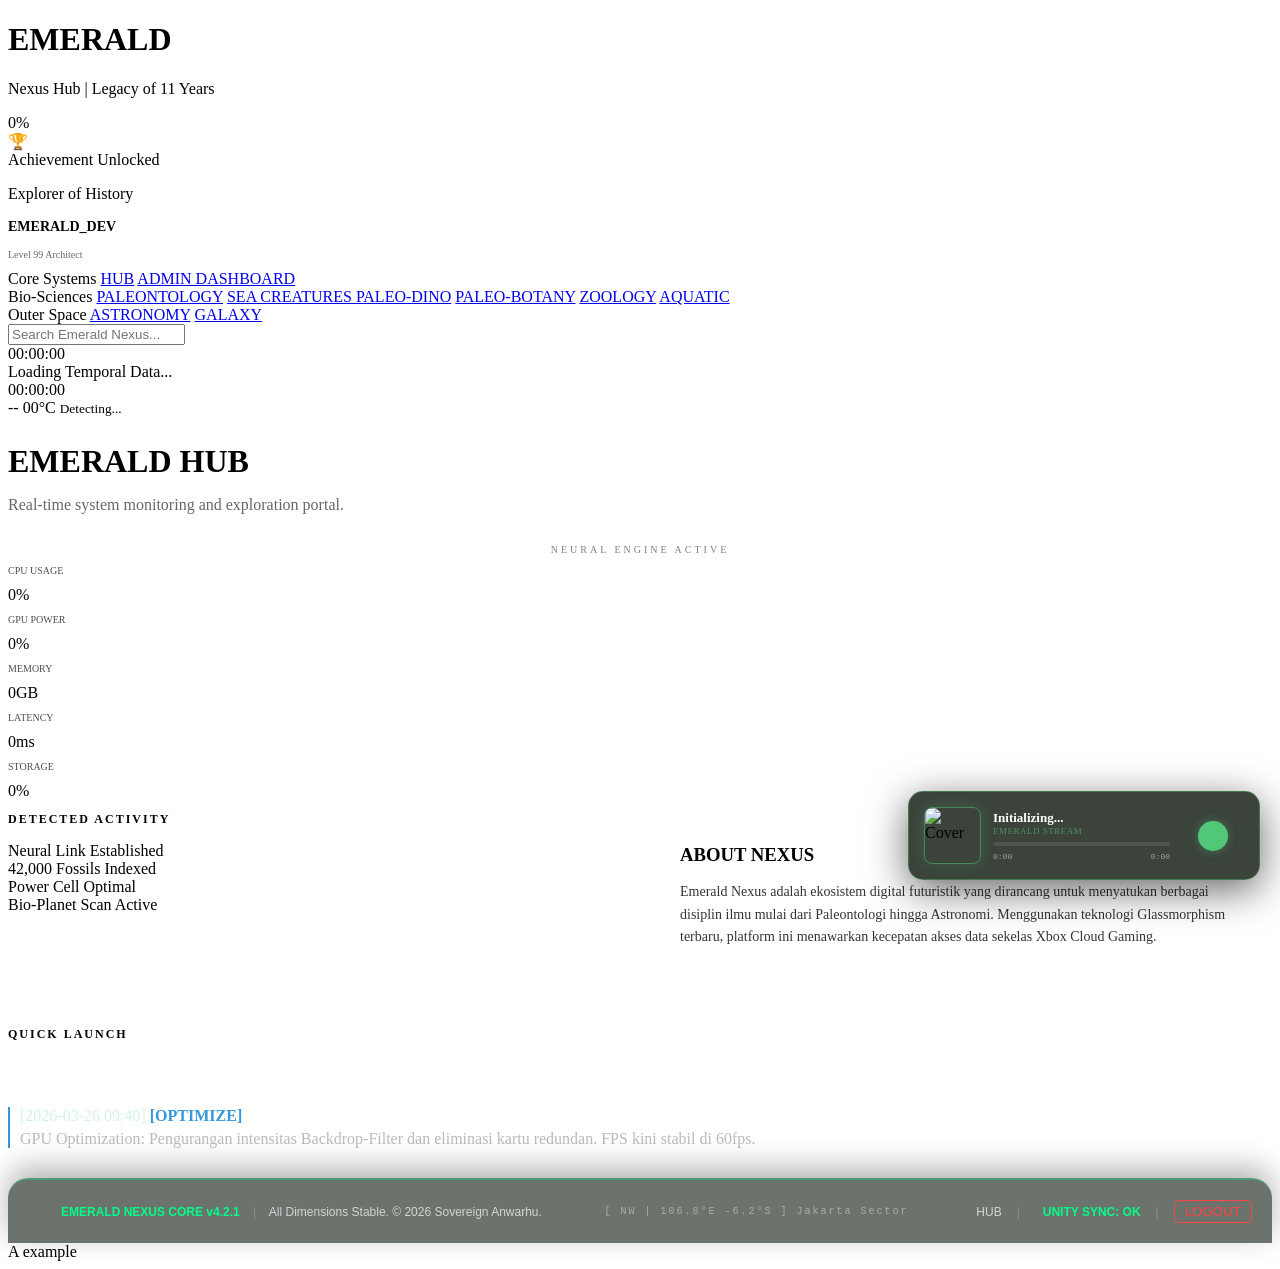
==== index.html @ db458a30 "Add files via upload" ====
<!DOCTYPE html>
<html lang="id">
<head>
    <meta charset="UTF-8">
    <meta name="viewport" content="width=device-width, initial-scale=1.0">
    <title>Emerald Nexus | Windows 11 Xbox Edition</title>
    <link rel="icon" type="image/svg+xml" href="assets/icon/favicon.svg">
    <link rel="mask-icon" href="assets/icon/favicon.svg" color="#00ff88">
    <link rel="stylesheet" type="text/css" href="css/style.css">
    <script src="https://cdn.jsdelivr.net/npm/chart.js"></script>
    <script src="https://unpkg.com/lucide@latest"></script>
</head>
<body>
<div id="welcomeScreen" class="welcome-overlay">
    <div class="welcome-logo">
        <h1>EMERALD</h1>
        <p class="legacy-text">Nexus Hub | Legacy of 11 Years</p>

        <div class="loader-content">
            <div class="progress-container">
                <div id="progress-bar"></div>
            </div>
            
            <div id="loading-text">0%</div>
        </div>
    </div>
</div>

<audio id="ambientEntrance" src="https://www.myinstants.com/media/sounds/portal_ambient.mp3"></audio>

    <canvas id="stormCanvas" style="position: fixed; top: 0; left: 0; pointer-events: none; z-index: -1;"></canvas>

<div id="nexusAchievement" class="achievement-notif">
    <div class="achievement-icon">🏆</div>
    <div class="achievement-text">
        <span>Achievement Unlocked</span>
        <p id="achievementTitle">Explorer of History</p>
    </div>
</div>

<audio id="sfxExperience" src="https://www.myinstants.com/media/sounds/minecraft_xp_sound_effect.mp3"></audio>

    <aside>
        <div class="user-profile">
            <i data-lucide="shield"></i>
            <div>
                <p style="font-size: 14px; font-weight: bold;">EMERALD_DEV</p>
                <p style="font-size: 10px; opacity: 0.6;">Level 99 Architect</p>
            </div>
        </div>

        <nav>
    <div class="nav-group">
        <span class="nav-label">Core Systems</span>
        <a href="index.html" class="nav-item"><i data-lucide="layout-grid"></i> HUB</a>
        <a href="admin.html" class="nav-item"><i data-lucide="settings"></i> ADMIN DASHBOARD</a>
    </div>

    <div class="nav-group">
        <span class="nav-label">Bio-Sciences</span>
        <a href="paleontology.html" class="nav-item"><i data-lucide="skull"></i> PALEONTOLOGY</a>
        <a href="sea.html" class="nav-item">
            <i data-lucide="fish"></i>
            <span>SEA CREATURES</span>
        </a>
        <a href="paleo-dino.html" class="nav-item"><i data-lucide="bone"></i><span>PALEO-DINO</span></a>
        <a href="botany.html" class="nav-item"><i data-lucide="leaf"></i>PALEO-BOTANY</a>
        <a href="zoo.html" class="nav-item"><i data-lucide="paw-print"></i> ZOOLOGY</a>
        <a href="aqua.html" class="nav-item"><i data-lucide="waves"></i> AQUATIC</a>
    </div>

    <div class="nav-group">
        <span class="nav-label">Outer Space</span>
        <a href="astro.html" class="nav-item"><i data-lucide="orbit"></i> ASTRONOMY</a>
        <a href="galaxy.html" class="nav-item"><i data-lucide="milky-way"></i> GALAXY</a>
    </div>
</nav>
    </aside>

    <main>
        <div class="search-container">
            <input type="text" class="search-bar" id="searchInput" placeholder="Search Emerald Nexus..." onkeyup="handleSearch()">
            <div class="suggestion-box" id="suggestBox"></div>
        </div>

        <div class="temporal-widget">
    <div id="live-clock">00:00:00</div>
    <div id="live-date">Loading Temporal Data...</div>
</div>

<div class="status-bar">
    <div id="clock" class="digital-clock">00:00:00</div>
    <div id="weather-hub" class="weather-container">
        <span id="weather-icon">--</span>
        <span id="temp-value">00</span>°C
        <small id="location-name">Detecting...</small>
    </div>
</div>

<div id="scannerLine" class="scanner-line"></div>

<div id="notification-area" style="position: fixed; bottom: 220px; right: 30px; z-index: 1000; display: flex; flex-direction: column; gap: 10px;"></div>

<section id="hub" class="page active">
    <h1 style="font-size: 32px; margin-bottom: 5px; color: var(--emerald);">EMERALD HUB</h1>
    <p style="opacity: 0.6; margin-bottom: 30px;">Real-time system monitoring and exploration portal.</p>

<div class="neural-core">
    <div class="neural-wave"></div>
    <div class="neural-wave" style="animation-delay: 1s;"></div>
    <i data-lucide="brain-circuit" size="48" style="color: var(--emerald); filter: drop-shadow(0 0 15px var(--emerald));"></i>
</div>
<p style="text-align: center; font-size: 10px; letter-spacing: 3px; opacity: 0.5;"> NEURAL ENGINE ACTIVE</p>

            <div class="perf-container">
                <div class="perf-card red">
                    <p style="font-size: 10px; opacity: 0.7;">CPU USAGE</p>
                    <div class="perf-value" id="cpu-v">0%</div>
                    <div class="perf-bar"><div class="fill" id="cpu-b" style="background:#ff4d4d"></div></div>
                </div>
                <div class="perf-card green">
                    <p style="font-size: 10px; opacity: 0.7;">GPU POWER</p>
                    <div class="perf-value" id="gpu-v">0%</div>
                    <div class="perf-bar"><div class="fill" id="gpu-b" style="background:#50C878"></div></div>
                </div>
                <div class="perf-card blue">
                    <p style="font-size: 10px; opacity: 0.7;">MEMORY</p>
                    <div class="perf-value" id="mem-v">0GB</div>
                    <div class="perf-bar"><div class="fill" id="mem-b" style="background:#0088ff"></div></div>
                </div>
                <div class="perf-card yellow">
                    <p style="font-size: 10px; opacity: 0.7;">LATENCY</p>
                    <div class="perf-value" id="lat-v">0ms</div>
                    <div class="perf-bar"><div class="fill" id="lat-b" style="background:#ffcc00"></div></div>
                </div>
                <div class="perf-card purple">
                    <p style="font-size: 10px; opacity: 0.7;">STORAGE</p>
                    <div class="perf-value" id="str-v">0%</div>
                    <div class="perf-bar"><div class="fill" id="str-b" style="background:#a100ff"></div></div>
                </div>
            </div>

            <div style="display: grid; grid-template-columns: repeat(auto-fit, minmax(300px, 1fr)); gap: 30px;">
                <div>
                    <h3 style="font-size: 12px; margin-bottom: 15px; letter-spacing: 2px;">DETECTED ACTIVITY</h3>
                    <div class="detected-card"><i data-lucide="activity"></i> Neural Link Established</div>
                    <div class="detected-card"><i data-lucide="database"></i> 42,000 Fossils Indexed</div>
                    <div class="detected-card"><i data-lucide="zap"></i> Power Cell Optimal</div>
                    <div class="detected-card"><i data-lucide="globe"></i> Bio-Planet Scan Active</div>
                </div>

                <div style="background: var(--glass); padding: 25px; border-radius: 15px; border: 1px solid var(--glass-border);">
                    <h3 style="margin-bottom: 15px;">ABOUT NEXUS</h3>
                    <p style="font-size: 14px; line-height: 1.6; opacity: 0.8;">
                        Emerald Nexus adalah ekosistem digital futuristik yang dirancang untuk menyatukan berbagai disiplin ilmu mulai dari Paleontologi hingga Astronomi. Menggunakan teknologi Glassmorphism terbaru, platform ini menawarkan kecepatan akses data sekelas Xbox Cloud Gaming.
                    </p>
                </div>
            </div>

<h3 style="font-size: 12px; margin-top: 40px; margin-bottom: 15px; letter-spacing: 2px;">QUICK LAUNCH</h3>
<div style="display: flex; gap: 15px; margin-bottom: 50px;">
    <div class="quick-tile" onclick="playClickSound()"><i data-lucide="terminal"></i></div>
    <div class="quick-tile" onclick="playClickSound()"><i data-lucide="folder-kanban"></i></div>
    <div class="quick-tele" onclick="playClickSound()"><i data-lucide="share-2"></i></div>
    <div class="quick-tile" onclick="playClickSound()"><i data-lucide="help-circle"></i></div>
</div>

<div style="margin-bottom: 15px; padding-left: 10px; border-left: 2px solid #3498db;">
    <span style="color: rgba(168, 230, 207, 0.5);">[2026-03-26 09:40]</span>
    <span style="color: #3498db; font-weight: bold;"> [OPTIMIZE]</span>
    <p style="color: #bbb; margin: 5px 0;">GPU Optimization: Pengurangan intensitas Backdrop-Filter dan eliminasi kartu redundan. FPS kini stabil di 60fps.</p>
</div>
</section>

       <div class="audio-popup" id="audioPopup" style="z-index: 999; position: fixed; bottom: 20px; right: 20px;">
    <div class="audio-container" style="background: rgba(10, 20, 10, 0.8); backdrop-filter: blur(20px); border: 1px solid rgba(80, 200, 120, 0.4); padding: 15px; border-radius: 15px; width: 320px; display: flex; align-items: center; gap: 12px; box-shadow: 0 10px 40px rgba(0,0,0,0.6);">
        
        <div class="thumb-wrapper" style="width: 55px; height: 55px; flex-shrink: 0; border-radius: 8px; overflow: hidden; border: 1px solid rgba(80, 200, 120, 0.5); box-shadow: 0 0 15px rgba(80, 200, 120, 0.2);">
            <img id="musicThumb" src="assets/img/default.jpg" alt="Cover" style="width: 100%; height: 100%; object-fit: cover; transition: transform 0.3s ease;">
        </div>

        <div class="track-details" style="flex: 1; min-width: 0;">
            <div style="margin-bottom: 4px;">
                <h4 id="trackTitle" style="margin: 0; font-size: 13px; white-space: nowrap; overflow: hidden; text-overflow: ellipsis; color: #ffffff; font-weight: 600;">Initializing...</h4>
                <p id="trackArtist" style="margin: 0; font-size: 9px; opacity: 0.6; color: #50c878; text-transform: uppercase; letter-spacing: 0.5px;">Emerald Stream</p>
            </div>

            <div id="progressContainer" style="width: 100%; height: 4px; background: rgba(255,255,255,0.1); border-radius: 2px; margin: 6px 0; cursor: pointer; position: relative;">
                <div id="progressBar" style="width: 0%; height: 100%; background: #50c878; border-radius: 2px; box-shadow: 0 0 8px #50c878; transition: width 0.1s linear;"></div>
            </div>
            
            <div class="time-display" style="display: flex; justify-content: space-between; font-size: 8px; font-family: 'Courier New', monospace; color: rgba(255,255,255,0.5);">
                <span id="currentTime">0:00</span>
                <span id="totalDuration">0:00</span>
            </div>
        </div>

        <div class="controls" style="display: flex; flex-direction: row; align-items: center; gap: 8px;">
            <button onclick="prevTrack()" style="background:none; border:none; color:#50c878; cursor:pointer; padding: 4px;"><i data-lucide="skip-back" size="16"></i></button>
            <button onclick="togglePlay()" id="playBtn" style="background: #50c878; border:none; border-radius: 50%; width: 30px; height: 30px; color: #0a140a; cursor:pointer; display: flex; align-items: center; justify-content: center; box-shadow: 0 0 10px rgba(80, 200, 120, 0.4);"><i data-lucide="play" size="16"></i></button>
            <button onclick="nextTrack()" style="background:none; border:none; color:#50c878; cursor:pointer; padding: 4px;"><i data-lucide="skip-forward" size="16"></i></button>
        </div>
    </div>
</div>

<audio id="mainAudio" preload="metadata"></audio>

<footer style="margin-top: 30px; padding: 20px; 
        background: rgba(10, 20, 10, 0.6); 
        backdrop-filter: blur(15px); 
        border-top: 2px solid rgba(0, 255, 136, 0.3); 
        border-radius: 20px 20px 0 0; 
        color: rgba(255, 255, 255, 0.7); 
        display: flex; justify-content: space-between; align-items: center; 
        font-family: 'Segoe UI', sans-serif; font-size: 12px;
        box-shadow: 0 -10px 30px rgba(0,0,0,0.3);">
        
        <div style="display: flex; align-items: center; gap: 15px;">
            <i data-lucide="shield-check" style="color: #00ff88; width: 18px;"></i>
            <div>
                <span style="color: #00ff88; font-weight: bold;">EMERALD NEXUS CORE v4.2.1</span>
                <span style="margin: 0 10px; opacity: 0.3;">|</span>
                <span>All Dimensions Stable. © 2026 Sovereign Anwarhu.</span>
            </div>
        </div>

        <div style="font-size: 10px; font-family: monospace; letter-spacing: 2px; opacity: 0.6;">
            [ NW | 106.8°E -6.2°S ] Jakarta Sector
        </div>

        <div style="display: flex; gap: 15px; align-items: center;">
            <a href="index.HTML" style="color: inherit; text-decoration: none; display: flex; align-items: center; gap: 5px; transition: 0.3s;" 
               onmouseover="this.style.color='#00ff88'" onmouseout="this.style.color='inherit'">
               <i data-lucide="layout-grid" size="16"></i> HUB
            </a>
            <span style="opacity: 0.3;">|</span>
            <div style="display: flex; align-items: center; gap: 8px; font-weight: bold; color: #00ff88;">
                <i data-lucide="layers-3" size="16"></i> UNITY SYNC: OK
            </div>
            <span style="opacity: 0.3;">|</span>
            <button onclick="logoutAdmin()" style="background: none; border: 1px solid #ff4444; color: #ff4444; border-radius: 5px; padding: 3px 10px; cursor: pointer; transition: 0.3s;"
                onmouseover="this.style.background='rgba(255, 68, 68, 0.2)'" onmouseout="this.style.background='none'">
                LOGOUT
            </button>
        </div>

    </footer>
    <footer>A example </footer>
    </main>

    <script src="js/script.js"></script>

</body>
</html>
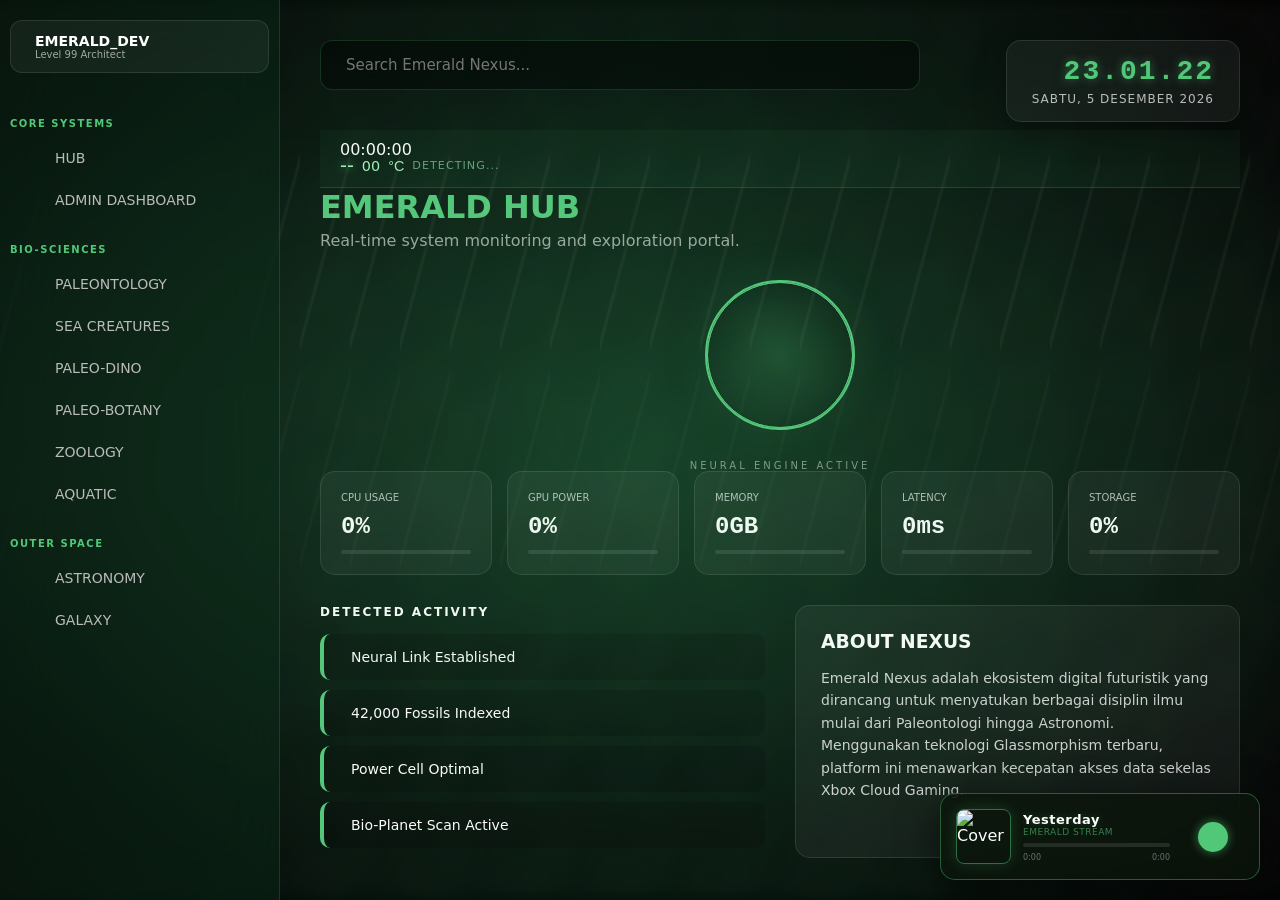
==== commit 11d89d29: "Refactor index.html for optimization and updates" ====
--- a/index.html
+++ b/index.html
@@ -4,9 +4,9 @@
     <meta charset="UTF-8">
     <meta name="viewport" content="width=device-width, initial-scale=1.0">
     <title>Emerald Nexus | Windows 11 Xbox Edition</title>
-    <link rel="icon" type="image/svg+xml" href="assets/icon/favicon.svg">
-    <link rel="mask-icon" href="assets/icon/favicon.svg" color="#00ff88">
-    <link rel="stylesheet" type="text/css" href="css/style.css">
+    <link rel="icon" type="image/svg+xml" href="favicon.svg">
+    <link rel="mask-icon" href="favicon.svg" color="#00ff88">
+    <link rel="stylesheet" type="text/css" href="style.css">
     <script src="https://cdn.jsdelivr.net/npm/chart.js"></script>
     <script src="https://unpkg.com/lucide@latest"></script>
 </head>
@@ -248,7 +248,7 @@
     <footer>A example </footer>
     </main>
 
-    <script src="js/script.js"></script>
+    <script src="script.js"></script>
 
 </body>
-</html>+</html>
--- a/style.css
+++ b/style.css
@@ -0,0 +1,1805 @@
+:root {
+            --emerald: #50C878;
+            --emerald-glow: rgba(80, 200, 120, 0.4);
+            --bg-dark: #050a05;
+            --glass: rgba(255, 255, 255, 0.05);
+            --glass-border: rgba(255, 255, 255, 0.1);
+            --sidebar-bg: rgba(10, 20, 15, 0.8);
+        }
+
+        * {
+            margin: 0;
+            padding: 0;
+            box-sizing: border-box;
+            font-family: 'Segoe UI', system-ui, -apple-system, sans-serif;
+        }
+
+        body {
+            background: radial-gradient(circle at center, #0a2e1a 0%, var(--bg-dark) 100%);
+            color: white;
+            height: 100vh;
+            display: flex;
+            overflow: hidden; /* Mencegah double scrollbar di body */
+
+        /* Layer 1: Dasar Laut Malam (Gelap & Dalam) */
+    background: radial-gradient(circle at center, #0a2e1a 0%, #000 100%);
+    
+    position: relative;
+ }
+
+/* Layer 2: Kabut Berangin (Lembut & Misterius) */
+body::before {
+    content: "";
+    position: absolute;
+    width: 200%; /* Lebih lebar untuk animasi jalan */
+    height: 100%;
+    top: 0;
+    left: -50%;
+    background-image: 
+        radial-gradient(ellipse at 50% 50%, rgba(80, 200, 120, 0.15), transparent 60%),
+        url('data:image/svg+xml;utf8,<svg xmlns="http://www.w3.org/2000/svg" width="100" height="100" viewBox="0 0 100 100"><filter id="f"><feTurbulence type="fractalNoise" baseFrequency="0.01" numOctaves="3" stitchTiles="stitch"/></filter><rect width="100" height="100" filter="url(%23f)" opacity="0.1"/></svg>');
+    opacity: 0.8;
+    filter: blur(10px);
+    z-index: 1;
+    animation: windDrift 30s linear infinite;
+    pointer-events: none;
+}
+
+/* Layer 3: Hujan Deras (Agresif & Cepat) */
+body::after {
+    content: "";
+    position: absolute;
+    top: -100px; /* Mulai dari luar layar */
+    left: 0;
+    width: 100%;
+    height: 100%;
+    background-image: 
+        linear-gradient(105deg, transparent 40%, rgba(255,255,255,0.1) 41%, transparent 42%),
+        linear-gradient(105deg, transparent 60%, rgba(255,255,255,0.06) 61%, transparent 62%);
+    background-size: 50px 100vh;
+    opacity: 0.5;
+    z-index: 2;
+    animation: heavyRain 0.8s linear infinite;
+    pointer-events: none;
+}
+
+/* Layer 4: Gelombang Laut Putih-Hijau (Dinamis & Kuat) */
+.ocean-floor {
+    position: absolute;
+    bottom: 0;
+    left: 0;
+    width: 100%;
+    height: 25vh; /* Hanya di bagian bawah */
+    background: 
+        linear-gradient(to top, rgba(0,0,0,0.8), transparent),
+        conic-gradient(from 180deg at 50% 100%, #000, rgba(80, 200, 120, 0.3) 10%, #000 20%),
+        conic-gradient(from 180deg at 50% 100%, #000, rgba(255,255,255,0.1) 5%, #000 15%);
+    background-size: 200% 100%;
+    filter: blur(5px);
+    opacity: 0.6;
+    z-index: 1;
+    animation: oceanSwell 10s ease-in-out infinite;
+    pointer-events: none;
+}
+
+/*--- ANIMATIONS CORE ---*/
+@keyframes heavyRain {
+    0% { transform: translateY(0) translateX(0); }
+    100% { transform: translateY(100vh) translateX(-50px); } /* Jatuh serong */
+}
+
+@keyframes windDrift {
+    0% { transform: translateX(0) scale(1); }
+    50% { transform: translateX(5%) scale(1.02); } /* Angin berhembus pelan */
+    100% { transform: translateX(0) scale(1); }
+}
+
+@keyframes oceanSwell {
+    0%, 100% { background-position: 0% 100%; transform: scaleY(1); }
+    50% { background-position: 100% 100%; transform: scaleY(1.1); } /* Gelombang naik */
+}
+
+/* --- AREA UTAMA (MAIN CONTENT) --- */
+main.aside {
+    position: relative;
+    margin-left: 280px; /* Memberi ruang untuk sidebar di kiri */
+    padding: 20px;
+    transition: all 0.3s ease; /* Tambahkan 's' setelah 0.3 agar valid */
+    z-index: 10;
+    min-height: 100vh;
+}
+
+/* CONTAINER WELCOME SCREEN */
+.welcome-overlay {
+    position: fixed;
+    top: 0;
+    left: 0;
+    width: 100%;
+    height: 100%;
+    background: #000; /* Hitam Pekat */
+    display: flex;
+    justify-content: center;
+    align-items: center;
+    z-index: 10000; /* Paling depan dari segalanya */
+    transition: opacity 1.5s ease-in-out, visibility 1.5s;
+}
+
+/* LOGO EMERALD YANG BERPENDAR */
+.welcome-logo {
+    text-align: center;
+    opacity: 0;
+    transform: scale(0.8);
+    animation: emeraldWakeUp 4s ease-in-out forwards;
+}
+
+.welcome-logo h1 {
+    font-family: 'Segoe UI', sans-serif;
+    font-size: 3rem;
+    color: #50c878;
+    letter-spacing: 15px;
+    text-shadow: 0 0 20px rgba(80, 200, 120, 0.8), 0 0 40px rgba(80, 200, 120, 0.4);
+    margin: 0;
+}
+
+.welcome-logo p {
+    color: rgba(80, 200, 120, 0.5);
+    font-size: 0.8rem;
+    letter-spacing: 5px;
+    text-transform: uppercase;
+    margin-top: 10px;
+}
+
+/* ANIMASI LOGO */
+@keyframes emeraldWakeUp {
+    0% { opacity: 0; transform: scale(0.8); filter: blur(10px); }
+    30% { opacity: 1; transform: scale(1); filter: blur(0px); }
+    70% { opacity: 1; transform: scale(1.05); filter: blur(0px); }
+    100% { opacity: 0; transform: scale(1.1); filter: blur(5px); }
+}
+
+/* STATE SAAT SELESAI */
+.welcome-overlay.fade-out {
+    opacity: 0;
+    visibility: hidden;
+}
+
+/* Styling untuk Teks Kebanggaan Waga-mou */
+.title { font-size: 3rem; letter-spacing: 5px; color: #00ff88; text-shadow: 0 0 20px #00ff88; margin-bottom: 0; }
+.subtitle { font-size: 1.5rem; color: white; opacity: 0.8; margin-top: 5px; margin-bottom: 30px; }
+
+/* LOADING BAR DI BAWAH TEKS */
+.progress-container {
+    width: 350px; /* Sedikit lebih lebar agar gagah */
+    height: 4px;  /* Tipis dan elegan seperti Windows 11 */
+    background: rgba(255, 255, 255, 0.1);
+    border-radius: 20px;
+    margin: 0 auto;
+    overflow: hidden;
+    border: 1px solid rgba(255, 255, 255, 0.05);
+}
+
+#progress-bar {
+    width: 0%;
+    height: 100%;
+    background: linear-gradient(90deg, #00ff88, #00bcff, #00ff88); /* Warna Emerald ke Blue-Pastel */
+    background-size: 200% 100%;
+    animation: gradient-move 2s linear infinite; /* Efek cahaya mengalir */
+    box-shadow: 0 0 15px #00ff88;
+}
+
+#loading-text {
+    margin-top: 10px;
+    font-family: 'Segoe UI', sans-serif;
+    color: white;
+    font-weight: 300;
+    font-size: 1.2rem;
+}
+
+@keyframes gradient-move {
+    0% { background-position: 100% 0%; }
+    100% { background-position: -100% 0%; }
+}
+
+/* --- CONTAINER UTAMA --- */
+.container {
+    display: grid;
+    grid-template-columns: 280px 1fr; /* Kolom 1: 280px tetap, Kolom 2: Sisa layar */
+    min-height: 100vh;
+}
+
+/* --- SIDEBAR (ASIDE) --- */
+aside {
+    /* JANGAN pakai position: fixed di sini jika pakai Grid */
+    width: 280px; 
+    height: 100vh;
+    position: sticky; /* Gunakan sticky agar tetap diam saat di-scroll */
+    top: 0;
+    display: flex;
+    flex-direction: column; 
+    background: rgba(10, 45, 25, 0.4); 
+    backdrop-filter: blur(30px);
+    border-right: 1px solid var(--glass-border);
+    padding: 20px 10px;
+    gap: 15px;
+    z-index: 100;
+    overflow-y: auto; 
+}
+
+/* --- KHUSUS UNTUK HP (MOBILE) --- */
+@media (max-width: 768px) {
+    main {
+        margin-left: 0; /* Di HP, main memenuhi layar */
+    }
+    aside {
+        /* Di HP, kita biasanya sembunyikan sidebar atau buat melayang penuh */
+        transform: translateX(-100%); /* Sembunyi ke kiri */
+        transition: transform 0.3s ease;
+    }
+    /* Tambahkan class .active jika ingin memunculkan sidebar di HP */
+    aside.active {
+        transform: translateX(0);
+    }
+}
+
+/* Card di dalam Sidebar */
+aside .card {
+    flex: 0 0 auto; 
+    width: 100%; 
+    background: rgba(255, 255, 255, 0.1);
+    border-radius: 10px;
+}
+
+.container {
+    display: grid;
+    grid-template-columns: 280px 1fr; /* Kolom 1: Sidebar, Kolom 2: Konten Utama */
+    min-height: 100vh;
+}
+
+aside .card {
+    flex: 0 0 auto; 
+    width: 100%; /* Agar card memenuhi lebar sidebar (280px) */
+    /* Berikan sentuhan Glassmorphism pada card */
+    background: rgba(255, 255, 255, 0.1);
+    border-radius: 10px;
+}
+
+        .user-profile {
+            display: flex;
+            align-items: center;
+            gap: 12px;
+            margin-bottom: 30px;
+            padding: 12px;
+            border-radius: 12px;
+            background: var(--glass);
+            border: 1px solid var(--glass-border);
+        }
+
+        .nav-group { margin-bottom: 25px; }
+        .nav-label {
+            font-size: 10px;
+            text-transform: uppercase;
+            letter-spacing: 1.5px;
+            color: var(--emerald);
+            margin-bottom: 10px;
+            display: block;
+            font-weight: 800;
+        }
+
+        .nav-item {
+            display: flex;
+            align-items: center;
+            gap: 12px;
+            padding: 10px 15px;
+            border-radius: 8px;
+            color: #bbb;
+            text-decoration: none;
+            margin-bottom: 4px;
+            transition: 0.2s cubic-bezier(0.4, 0, 0.2, 1);
+            font-size: 14px;
+            cursor: pointer;
+        }
+
+        .nav-item:hover {
+            background: var(--glass);
+            color: var(--emerald);
+            transform: translateX(5px);
+        }
+
+        .nav-item i { width: 18px; height: 18px; }
+
+        /* --- MAIN CONTENT AREA --- */
+        main {
+            flex: 1;
+            padding: 40px;
+            overflow-y: auto; /* Mengaktifkan scroll di area konten */
+            scroll-behavior: smooth;
+            display: flex;
+            flex-direction: column;
+        }
+
+        /* --- STEALTH HALO SEARCH BAR --- */
+        .search-container {
+            position: sticky;
+            top: 0;
+            z-index: 50;
+            max-width: 600px;
+            margin-bottom: 40px;
+        }
+
+        .search-bar {
+            width: 100%;
+            background: rgba(0, 0, 0, 0.4);
+            backdrop-filter: blur(15px);
+            border: 1px solid rgba(80, 200, 120, 0.2);
+            padding: 15px 25px;
+            border-radius: 12px;
+            color: white;
+            font-size: 15px;
+            outline: none;
+            transition: all 0.4s ease;
+        }
+
+        .search-bar:focus {
+            border-color: var(--emerald);
+            box-shadow: 0 0 25px var(--emerald-glow);
+            transform: scale(1.01);
+            background: rgba(10, 20, 15, 0.9);
+        }
+
+        .suggestion-box {
+            position: absolute;
+            top: 110%;
+            left: 0;
+            width: 100%;
+            background: var(--emerald);
+            border-radius: 8px;
+            display: none;
+            box-shadow: 0 15px 35px rgba(0,0,0,0.6);
+            overflow: hidden;
+            animation: slideDown 0.3s ease;
+        }
+
+        .suggestion-item {
+            padding: 12px 20px;
+            color: #050a05;
+            font-weight: 700;
+            cursor: pointer;
+            border-bottom: 1px solid rgba(0,0,0,0.05);
+        }
+
+        .suggestion-item:hover { background: #45b36b; padding-left: 30px; transition: 0.2s; }
+
+.temporal-widget {
+    position: absolute;
+    top: 40px;
+    right: 40px;
+    text-align: right;
+    background: var(--glass);
+    padding: 15px 25px;
+    border-radius: 15px;
+    border: 1px solid var(--glass-border);
+    backdrop-filter: blur(15px);
+    box-shadow: 0 8px 32px rgba(0, 0, 0, 0.3);
+    z-index: 60;
+}
+
+#live-clock {
+    font-size: 28px;
+    font-weight: 800;
+    color: var(--emerald);
+    font-family: 'Courier New', monospace;
+    letter-spacing: 2px;
+    text-shadow: 0 0 10px rgba(80, 200, 120, 0.5);
+}
+
+#live-date {
+    font-size: 12px;
+    text-transform: uppercase;
+    letter-spacing: 1px;
+    opacity: 0.7;
+    margin-top: 5px;
+}
+
+/* CONTAINER NOTIFIKASI */
+.achievement-notif {
+    position: fixed;
+    bottom: -100px; /* Sembunyi di bawah */
+    left: 50%;
+    transform: translateX(-50%);
+    width: 350px;
+    height: 70px;
+    background: rgba(10, 45, 25, 0.8);
+    backdrop-filter: blur(20px);
+    border: 1px solid #50c878;
+    border-radius: 35px; /* Membulat sempurna di ujung seperti Xbox */
+    display: flex;
+    align-items: center;
+    padding: 0 10px;
+    z-index: 9999;
+    transition: all 0.6s cubic-bezier(0.19, 1, 0.22, 1);
+    box-shadow: 0 10px 40px rgba(0, 0, 0, 0.5), 0 0 15px rgba(80, 200, 120, 0.3);
+}
+
+.achievement-notif.show {
+    bottom: 30px; /* Meluncur ke atas */
+}
+
+/* IKON ACHIEVEMENT (Pendaran Hijau) */
+.achievement-icon {
+    width: 50px;
+    height: 50px;
+    background: #50c878;
+    border-radius: 50%;
+    display: flex;
+    justify-content: center;
+    align-items: center;
+    font-size: 1.5rem;
+    color: #0a2d19;
+    box-shadow: 0 0 20px #50c878;
+    margin-right: 15px;
+}
+
+/* TEKS ACHIEVEMENT */
+.achievement-text {
+    flex-grow: 1;
+    color: white;
+    font-family: 'Segoe UI', sans-serif;
+}
+
+.achievement-text span {
+    display: block;
+    font-size: 0.7rem;
+    color: #50c878;
+    font-weight: bold;
+    text-transform: uppercase;
+    letter-spacing: 1px;
+}
+
+.achievement-text p {
+    margin: 0;
+    font-size: 0.9rem;
+    font-weight: 500;
+}
+
+/* CONTAINER TROPHY GALLERY */
+.trophy-section {
+    max-width: 800px;
+    margin: 50px auto;
+    padding: 20px;
+    text-align: center;
+}
+
+.trophy-grid {
+    display: flex;
+    justify-content: center;
+    gap: 20px;
+    flex-wrap: wrap;
+    margin-top: 20px;
+}
+
+/* BASE TROPHY ICON (Kaca Redup/Locked) */
+.trophy-item {
+    width: 60px;
+    height: 60px;
+    background: rgba(255, 255, 255, 0.05);
+    backdrop-filter: blur(5px);
+    border: 1px solid rgba(255, 255, 255, 0.1);
+    border-radius: 15px;
+    display: flex;
+    justify-content: center;
+    align-items: center;
+    font-size: 1.5rem;
+    filter: grayscale(100%) opacity(0.3); /* Terkunci (Joker Mode) */
+    transition: all 0.8s cubic-bezier(0.175, 0.885, 0.32, 1.275);
+    position: relative;
+}
+
+/* EFEK SAAT TERBUKA (Unlocked) */
+.trophy-item.unlocked {
+    filter: grayscale(0%) opacity(1);
+    background: rgba(80, 200, 120, 0.2);
+    border-color: #50c878;
+    box-shadow: 0 0 20px rgba(80, 200, 120, 0.5), inset 0 0 10px rgba(80, 200, 120, 0.3);
+    animation: trophyGlow 2s infinite alternate;
+}
+
+@keyframes trophyGlow {
+    from { box-shadow: 0 0 15px rgba(80, 200, 120, 0.4); }
+    to { box-shadow: 0 0 30px rgba(80, 200, 120, 0.8); }
+}
+
+/* Tooltip Deskripsi */
+.trophy-item::after {
+    content: attr(data-hint);
+    position: absolute;
+    bottom: -35px;
+    font-size: 10px;
+    color: #50c878;
+    white-space: nowrap;
+    opacity: 0;
+    transition: 0.3s;
+}
+
+.trophy-item:hover::after { opacity: 1; }
+
+.toast {
+    background: rgba(10, 30, 20, 0.9);
+    backdrop-filter: blur(15px);
+    border: 1px solid var(--emerald);
+    border-left: 5px solid var(--emerald);
+    color: white;
+    padding: 15px 25px;
+    border-radius: 8px;
+    display: flex;
+    align-items: center;
+    gap: 15px;
+    box-shadow: 0 10px 30px rgba(0,0,0,0.5);
+    animation: toastIn 0.5s cubic-bezier(0.175, 0.885, 0.32, 1.275) forwards;
+    min-width: 280px;
+}
+
+.toast i {
+    color: var(--emerald);
+    filter: drop-shadow(0 0 5px var(--emerald));
+}
+
+.toast-content h5 {
+    font-size: 10px;
+    text-transform: uppercase;
+    letter-spacing: 1px;
+    opacity: 0.6;
+    margin: 0;
+}
+
+.toast-content p {
+    font-size: 13px;
+    font-weight: bold;
+    margin: 2px 0 0 0;
+}
+
+@keyframes toastIn {
+    from { transform: translateX(100%); opacity: 0; }
+    to { transform: translateX(0); opacity: 1; }
+}
+
+@keyframes toastOut {
+    to { transform: translateY(-20px); opacity: 0; }
+}
+
+/* Animasi Keluar yang Halus */
+.toast.hide {
+    animation: toastOut 0.5s cubic-bezier(0.175, 0.885, 0.32, 1.275) forwards;
+}
+
+@keyframes toastOut {
+    0% { transform: translateX(0); opacity: 1; }
+    100% { transform: translateX(50px); opacity: 0; }
+}
+
+.neural-core {
+    width: 150px;
+    height: 150px;
+    border: 2px solid var(--emerald);
+    border-radius: 50%;
+    margin: 30px auto;
+    position: relative;
+    display: flex;
+    align-items: center;
+    justify-content: center;
+    background: radial-gradient(circle, rgba(80, 200, 120, 0.2) 0%, transparent 70%);
+    box-shadow: 0 0 50px rgba(80, 200, 120, 0.1);
+}
+
+.neural-wave {
+    position: absolute;
+    width: 100%;
+    height: 100%;
+    border: 1px solid var(--emerald);
+    border-radius: 50%;
+    animation: waveExpand 3s infinite;
+}
+
+@keyframes waveExpand {
+    0% { transform: scale(1); opacity: 0.8; }
+    100% { transform: scale(1.5); opacity: 0; }
+}
+        /* --- PERFORMANCE CARDS (HUB) --- */
+        .perf-container {
+            display: grid;
+            grid-template-columns: repeat(auto-fit, minmax(150px, 1fr));
+            gap: 15px;
+            margin-bottom: 30px;
+        }
+
+        .perf-card {
+            background: var(--glass);
+            border: 1px solid var(--glass-border);
+            padding: 20px;
+            border-radius: 15px;
+            transition: 0.3s ease;
+        }
+
+        /* 5 Colors Hover */
+        .perf-card.red:hover { border-color: #ff4d4d; box-shadow: 0 0 20px #ff4d4d33; background: #ff4d4d0a; }
+        .perf-card.green:hover { border-color: #50C878; box-shadow: 0 0 20px #50C87833; background: #50C8780a; }
+        .perf-card.blue:hover { border-color: #0088ff; box-shadow: 0 0 20px #0088ff33; background: #0088ff0a; }
+        .perf-card.yellow:hover { border-color: #ffcc00; box-shadow: 0 0 20px #ffcc0033; background: #ffcc000a; }
+        .perf-card.purple:hover { border-color: #a100ff; box-shadow: 0 0 20px #a100ff33; background: #a100ff0a; }
+
+        .perf-value { font-size: 24px; font-weight: 800; margin: 10px 0; font-family: monospace; }
+        .perf-bar { height: 4px; background: rgba(255,255,255,0.1); border-radius: 2px; overflow: hidden; }
+        .perf-bar .fill { height: 100%; width: 0%; transition: 0.8s ease; }
+
+        /* --- DETECTED CARDS --- */
+        .detected-card {
+            background: rgba(0,0,0,0.2);
+            padding: 15px;
+            margin-bottom: 10px;
+            border-radius: 10px;
+            border-left: 4px solid var(--emerald);
+            display: flex;
+            align-items: center;
+            gap: 12px;
+            font-size: 14px;
+            transform: translateZ(0);
+will-change: transform, opacity;
+-webkit-backface-visibility: hidden;
+        }
+
+        /* Styling Quick Launch */
+.quick-tile {
+    width: 60px;
+    height: 60px;
+    background: var(--glass);
+    border: 1px solid var(--glass-border);
+    border-radius: 12px;
+    display: flex;
+    align-items: center;
+    justify-content: center;
+    cursor: pointer;
+    transition: 0.3s cubic-bezier(0.175, 0.885, 0.32, 1.275);
+}
+
+.quick-tile:hover {
+    background: var(--emerald);
+    color: #050a05;
+    transform: translateY(-10px) rotate(5deg);
+    box-shadow: 0 10px 20px rgba(80, 200, 120, 0.4);
+}
+
+/* Animasi Terminal */
+#terminal-content {
+    animation: scrollUp 10s linear infinite;
+}
+
+@keyframes scrollUp {
+    0% { transform: translateY(0); }
+    100% { transform: translateY(-100%); }
+}
+
+        /* --- TOPIC CARDS --- */
+        .topic-grid {
+            display: grid;
+            grid-template-columns: repeat(auto-fit, minmax(200px, 1fr));
+            gap: 20px;
+            margin-top: 30px;
+        }
+
+        .topic-card {
+            background: var(--glass);
+            padding: 30px;
+            border-radius: 20px;
+            text-align: center;
+            border: 1px solid var(--glass-border);
+            transition: 0.4s;
+            cursor: pointer;
+            transform: translateZ(0);
+will-change: transform, opacity;
+-webkit-backface-visibility: hidden;
+        }
+
+        .topic-card:hover {
+            border-color: var(--clr);
+            box-shadow: 0 0 30px var(--clr);
+            transform: translateY(-8px);
+            background: rgba(255,255,255,0.1);
+        }
+
+        /* Container Utama Globe */
+.globe-wrapper {
+    position: relative;
+    width: 300px;
+    height: 300px;
+    margin: 50px auto;
+    border-radius: 50%;
+    overflow: hidden;
+    background: radial-gradient(circle, rgba(80, 200, 120, 0.1) 0%, rgba(0, 0, 0, 0.8) 100%);
+    box-shadow: 0 0 50px rgba(80, 200, 120, 0.2), inset 0 0 30px rgba(80, 200, 120, 0.3);
+    border: 1px solid rgba(80, 200, 120, 0.3);
+}
+
+/* Tekstur Peta yang Berputar */
+.globe-map {
+    position: absolute;
+    width: 200%; /* Dua kali lebar agar bisa looping sempurna */
+    height: 100%;
+    background-image: url('https://upload.wikimedia.org/wikipedia/commons/e/ec/World_map_blank_without_borders.svg'); /* Peta transparan */
+    background-size: contain;
+    background-repeat: repeat-x;
+    filter: invert(56%) sepia(57%) saturate(478%) hue-rotate(97deg) brightness(96%) contrast(91%); /* Warna Emerald */
+    opacity: 0.4;
+    animation: rotateGlobe 20s linear infinite;
+}
+
+/* Animasi Perputaran Dunia */
+@keyframes rotateGlobe {
+    0% { transform: translateX(0); }
+    100% { transform: translateX(-50%); }
+}
+
+/* Penanda Jaringan (Pulse) */
+.marker {
+    position: absolute;
+    width: 8px;
+    height: 8px;
+    background: #50c878;
+    border-radius: 50%;
+    box-shadow: 0 0 10px #50c878;
+    cursor: pointer;
+    z-index: 10;
+}
+
+.marker::after {
+    content: '';
+    position: absolute;
+    width: 100%;
+    height: 100%;
+    border-radius: 50%;
+    background: #50c878;
+    animation: pulseMarker 2s infinite;
+}
+
+@keyframes pulseMarker {
+    0% { transform: scale(1); opacity: 1; }
+    100% { transform: scale(3); opacity: 0; }
+}
+
+.status-bar {
+    display: flex;
+    flex-direction: column;
+    align-items: flex-start;
+    padding: 10px 20px;
+    border-bottom: 1px solid rgba(80, 200, 120, 0.2);
+    background: rgba(80, 200, 120, 0.05);
+}
+
+.weather-container {
+    font-family: 'Segoe UI', sans-serif;
+    color: #a0f0ba; /* Hijau Emerald Muda */
+    font-size: 0.9rem;
+    display: flex;
+    align-items: center;
+    gap: 8px;
+    margin-top: -5px;
+}
+
+#weather-icon {
+    font-size: 1.2rem;
+    filter: drop-shadow(0 0 5px #50c878);
+}
+
+#location-name {
+    opacity: 0.6;
+    font-size: 0.7rem;
+    text-transform: uppercase;
+    letter-spacing: 1px;
+}
+
+/* CONTAINER GRID ALA XBOX */
+.xbox-dashboard {
+    display: grid;
+    grid-template-columns: 2fr 1fr 1fr; /* 1 Kotak besar, 2 kotak kecil */
+    grid-template-rows: 150px 150px;
+    gap: 15px;
+    padding: 20px;
+    max-width: 900px;
+    margin: 0 auto;
+}
+
+/* BASE TILE (XBOX GLASS) */
+.tile {
+    background: rgba(10, 45, 25, 0.4);
+    backdrop-filter: blur(10px);
+    border: 1px solid rgba(80, 200, 120, 0.3);
+    border-radius: 10px; /* Xbox One cenderung sedikit kotak tapi membulat halus */
+    position: relative;
+    overflow: hidden;
+    cursor: pointer;
+    transition: all 0.3s ease;
+}
+
+.tile:hover {
+    transform: scale(1.02);
+    border-color: #50c878;
+    box-shadow: 0 0 20px rgba(80, 200, 120, 0.3);
+}
+
+/* TILE BESAR (RECENT ACTIVITY) */
+.tile-large {
+    grid-row: span 2;
+    background-image: url('https://images.unsplash.com/photo-1614850523296-d8c1af93d400?q=80&w=500'); /* Contoh BG Abstract */
+    background-size: cover;
+}
+
+.tile-content {
+    position: absolute;
+    bottom: 0;
+    width: 100%;
+    padding: 15px;
+    background: linear-gradient(transparent, rgba(0,0,0,0.8));
+}
+
+.tile-content h4 { margin: 0; color: #50c878; font-size: 1.2rem; }
+.tile-content p { margin: 5px 0 0; font-size: 0.8rem; opacity: 0.8; }
+
+/* INDICATOR (FRIENDS ONLINE) */
+.status-dot {
+    width: 8px;
+    height: 8px;
+    background: #50c878;
+    border-radius: 50%;
+    display: inline-block;
+    margin-right: 5px;
+    box-shadow: 0 0 8px #50c878;
+}
+
+        /* Circular Progress Effect */
+.circular-progress {
+    width: 120px;
+    height: 120px;
+    border-radius: 50%;
+    background: conic-gradient(var(--emerald) 99.9%, transparent 0);
+    display: flex;
+    align-items: center;
+    justify-content: center;
+    margin: 0 auto;
+    position: relative;
+    box-shadow: 0 0 20px rgba(80, 200, 120, 0.3);
+    animation: pulseGlow 3s infinite;
+}
+
+.inner-circle {
+    width: 100px;
+    height: 100px;
+    background: #050a05;
+    border-radius: 50%;
+    display: flex;
+    align-items: center;
+    justify-content: center;
+    font-family: 'Courier New', monospace;
+    font-weight: bold;
+    font-size: 18px;
+}
+
+@keyframes pulseGlow {
+    0% { box-shadow: 0 0 10px rgba(80, 200, 120, 0.2); }
+    50% { box-shadow: 0 0 30px rgba(80, 200, 120, 0.5); }
+    100% { box-shadow: 0 0 10px rgba(80, 200, 120, 0.2); }
+}
+
+.scanner-line {
+    position: fixed;
+    top: -5px;
+    left: 0;
+    width: 100%;
+    height: 4px;
+    background: #50c878;
+    box-shadow: 0 0 20px #50c878, 0 0 40px #50c878;
+    z-index: 9999;
+    opacity: 0;
+    pointer-events: none;
+}
+
+.scan-active {
+    animation: scanAnimation 2.5s ease-in-out forwards;
+}
+
+@keyframes scanAnimation {
+    0% { top: 0; opacity: 1; }
+    50% { top: 100vh; opacity: 1; }
+    100% { top: 100vh; opacity: 0; }
+}
+
+        /* --- SCROLLBAR STYLE --- */
+        main::-webkit-scrollbar, aside::-webkit-scrollbar { width: 6px; }
+        main::-webkit-scrollbar-thumb, aside::-webkit-scrollbar-thumb { background: var(--emerald); border-radius: 10px; }
+
+        /* Page System */
+        .page { display: none; animation: fadeIn 0.5s ease; }
+        .page.active { display: block; }
+        @keyframes fadeIn { from { opacity: 0; transform: translateY(10px); } to { opacity: 1; transform: translateY(0); } }
+        @keyframes slideDown { from { opacity: 0; transform: translateY(-10px); } to { opacity: 1; transform: translateY(0); } }
+
+        .return-btn {
+            background: var(--emerald); border: none; padding: 8px; border-radius: 8px; cursor: pointer; float: right;
+        }
+
+/* --- EMERALD AUDIO POP-UP UI --- */
+.audio-popup {
+    position: fixed;
+    bottom: 25px;
+    right: 25px;
+    z-index: 1000; /* Pastikan di atas Three.js Rain */
+    font-family: 'Segoe UI', Roboto, sans-serif;
+    transition: transform 0.3s cubic-bezier(0.175, 0.885, 0.32, 1.275);
+}
+
+.audio-popup:hover {
+    transform: translateY(-5px); /* Efek melayang saat di-hover */
+}
+
+.audio-container {
+    background: rgba(10, 25, 15, 0.6); /* Transparansi Gelap Emerald */
+    backdrop-filter: blur(12px) saturate(150%);
+    -webkit-backdrop-filter: blur(15px) saturate(150%);
+    border: 1px solid rgba(80, 200, 120, 0.3);
+    border-radius: 24px;
+    padding: 18px;
+    width: 320px;
+    display: flex;
+    align-items: center;
+    gap: 15px;
+    box-shadow: 
+        0 15px 35px rgba(0, 0, 0, 0.4),
+        0 0 15px rgba(80, 200, 120, 0.1);
+    color: white;
+}
+
+/* Animasi Piringan Hitam (Vinyl) */
+.vinyl-wrapper {
+    position: relative;
+    width: 65px;
+    height: 65px;
+    flex-shrink: 0;
+}
+
+.vinyl-record {
+    width: 100%;
+    height: 100%;
+    background: radial-gradient(circle, #111 30%, #222 70%, #111 100%);
+    border-radius: 50%;
+    border: 2px solid rgba(80, 200, 120, 0.5);
+    position: relative;
+    display: flex;
+    align-items: center;
+    justify-content: center;
+    box-shadow: 0 0 15px rgba(0, 0, 0, 0.5);
+}
+
+.vinyl-record::before {
+    content: "";
+    position: absolute;
+    width: 90%;
+    height: 90%;
+    border: 1px solid rgba(255, 255, 255, 0.05);
+    border-radius: 50%;
+}
+
+.vinyl-center {
+    width: 20px;
+    height: 20px;
+    background: #50c878;
+    border-radius: 50%;
+    border: 3px solid #0a1a0a;
+    box-shadow: 0 0 10px #50c878;
+}
+
+/* Animasi Putar saat Music Playing */
+.vinyl-record.playing {
+    animation: rotateVinyl 4s linear infinite;
+}
+
+@keyframes rotateVinyl {
+    from { transform: rotate(0deg); }
+    to { transform: rotate(360deg); }
+}
+
+/* Track Information */
+.track-details h4 {
+    margin: 0;
+    font-size: 14px;
+    font-weight: 600;
+    color: #50c878;
+    letter-spacing: 0.5px;
+    text-shadow: 0 0 10px rgba(80, 200, 120, 0.3);
+}
+
+.track-details p {
+    margin: 2px 0 0 0;
+    font-size: 9px;
+    text-transform: uppercase;
+    letter-spacing: 2px;
+    opacity: 0.5;
+}
+
+/* Progress Area */
+.progress-area {
+    margin-top: 12px;
+}
+
+.progress-bar {
+    position: relative;
+    overflow: hidden;
+}
+
+.progress-bar::after {
+    content: "";
+    position: absolute;
+    top: 0;
+    left: 0;
+    right: 0;
+    bottom: 0;
+    background: linear-gradient(90deg, transparent, rgba(255,255,255,0.2), transparent);
+    animation: shine 2s infinite;
+}
+
+@keyframes shine {
+    0% { transform: translateX(-100%); }
+    100% { transform: translateX(100%); }
+}
+
+/* Control Buttons Customization */
+.controls button {
+    transition: all 0.2s ease;
+    filter: drop-shadow(0 0 5px rgba(80, 200, 120, 0.2));
+}
+
+.controls button:hover {
+    transform: scale(1.1);
+    color: #50c878 !important;
+}
+
+#playBtn:hover {
+    background: #62e08e !important;
+    box-shadow: 0 0 20px rgba(80, 200, 120, 0.6);
+}
+
+.time-display span {
+    color: rgba(255, 255, 255, 0.4);
+    font-weight: 300;
+}
+@keyframes slideInUp {
+    from { transform: translateY(100px); opacity: 0; }
+    to { transform: translateY(0); opacity: 1; }
+}
+
+.admin-section {
+    padding: 40px;
+    background: transparent;
+    color: white;
+}
+
+/* Pastikan kontainer chart memiliki tinggi yang jelas */
+.chart-container, .chart-container-small {
+    position: relative;
+    height: 250px; /* Atur tinggi agar chart terlihat */
+    width: 100%;
+    margin-top: 15px;
+}
+
+canvas {
+    display: block;
+    width: 100% !important;
+    height: 100% !important;
+}
+
+.admin-container {
+    display: flex;
+    flex-direction: column;
+    gap: 20px;
+}
+
+.admin-row-top {
+    display: grid;
+    grid-template-columns: 2fr 1fr; /* Card besar di kiri, kecil di kanan */
+    gap: 20px;
+}
+
+.admin-row-bottom {
+    display: grid;
+    grid-template-columns: 1fr 1fr;
+    gap: 20px;
+}
+
+/* GLASSMORPHISM STYLE */
+.glass-card {
+    background: rgba(10, 45, 25, 0.4);
+    backdrop-filter: blur(10px);
+    border: 1px solid rgba(0, 255, 136, 0.2);
+    border-radius: 20px;
+    padding: 20px;
+    box-shadow: 0 8px 32px rgba(0, 0, 0, 0.3);
+}
+
+.main-traffic { height: 400px; position: relative; }
+.side-metric { height: 400px; display: flex; flex-direction: column; }
+
+.chart-container { height: 250px; width: 100%; }
+.chart-container-small { height: 300px; }
+
+.traffic-info {
+    margin-top: 20px;
+    font-size: 2rem;
+    font-weight: bold;
+    color: #00ff88;
+}
+
+/* Performance Bar */
+.performance-bar {
+    width: 100%;
+    height: 10px;
+    background: rgba(255, 255, 255, 0.1);
+    border-radius: 5px;
+    overflow: hidden;
+    margin: 10px 0;
+}
+.perf-fill {
+    height: 100%;
+    background: linear-gradient(90deg, #00ff88, #00bcff);
+    box-shadow: 0 0 10px #00ff88;
+}
+
+    .asset-btn {
+        display: flex;
+        align-items: center;
+        gap: 10px;
+        background: rgba(0, 255, 136, 0.05);
+        border: 1px solid rgba(0, 255, 136, 0.2);
+        padding: 12px;
+        border-radius: 12px;
+        color: #00ff88;
+        text-decoration: none;
+        font-size: 12px;
+        transition: 0.3s;
+    }
+    .asset-btn:hover {
+        background: rgba(0, 255, 136, 0.2);
+        transform: translateY(-3px);
+        box-shadow: 0 5px 15px rgba(0, 255, 136, 0.2);
+    }
+
+    /* 🦖 KONTINER UTAMA */
+.paleo-container {
+    padding: 20px;
+}
+
+/* 📱 GRID DINAMIS (Anti-Tumpuk) */
+.dino-grid {
+    display: grid;
+    /* Penjelasan: Minimal kartu 280px, jika tidak muat, otomatis pindah ke bawah */
+    grid-template-columns: repeat(auto-fit, minmax(280px, 1fr)); 
+    gap: 20px;
+    width: 100%;
+}
+
+/* 🖼️ CARD OPTIMIZATION */
+.dino-card {
+    width: 100%; /* Memastikan kartu mengikuti lebar kolom */
+    box-sizing: border-box; /* Agar padding tidak merusak ukuran */
+    margin: 0 auto;
+    display: flex;
+    flex-direction: column; /* Konten disusun ke bawah */
+}
+
+/* 📱 KHUSUS LAYAR SANGAT KECIL (HP) */
+@media (max-width: 480px) {
+    .dino-grid {
+        grid-template-columns: 1fr; /* Paksa hanya 1 kolom saja */
+        gap: 15px;
+    }
+    
+    .paleo-container h2 {
+        font-size: 1.2rem; /* Kecilkan judul agar tidak pecah */
+    }
+}
+
+/* 🌊 MINI CARD STYLING */
+.mini-card {
+    min-width: 220px;
+    background: rgba(10, 20, 10, 0.85);
+    border: 1px solid rgba(80, 200, 120, 0.4);
+    border-radius: 12px;
+    padding: 12px;
+    cursor: pointer;
+    transition: transform 0.3s, border-color 0.3s, box-shadow 0.3s;
+}
+
+.mini-card:hover {
+    transform: translateY(-8px);
+    border-color: #50c878;
+    box-shadow: 0 0 20px rgba(80, 200, 120, 0.4);
+}
+
+.mini-img-wrapper {
+    width: 100%;
+    height: 110px;
+    border-radius: 8px;
+    overflow: hidden;
+    margin-bottom: 10px;
+}
+
+.mini-img-wrapper img {
+    width: 100%;
+    height: 100%;
+    object-fit: cover;
+}
+
+.mini-title { margin: 0; color: #50c878; font-size: 15px; font-family: 'Orbitron', sans-serif; }
+.mini-text { font-size: 11px; opacity: 0.7; color: #fff; margin-top: 5px; }
+
+/* 🌌 OVERLAY ANIMATION */
+.timeline-overlay {
+    position: fixed; top: 0; left: 0; width: 100%; height: 100%;
+    background: rgba(0,0,0,0.9); backdrop-filter: blur(10px);
+    display: none; justify-content: center; align-items: center;
+    z-index: 2000; opacity: 0; transition: 0.4s ease;
+}
+
+.timeline-box {
+    background: #0a140a; border: 2px solid #50c878; padding: 30px;
+    border-radius: 20px; width: 85%; max-width: 400px; text-align: center;
+}
+
+.timeline-bar-bg {
+    width: 100%; height: 8px; background: rgba(255,255,255,0.1);
+    border-radius: 4px; margin: 40px 0; position: relative;
+}
+
+.timeline-progress {
+    height: 100%; background: #50c878; border-radius: 4px;
+    box-shadow: 0 0 10px #50c878; transition: width 1s cubic-bezier(0.17, 0.67, 0.83, 0.67);
+}
+
+.timeline-markers {
+    display: flex; justify-content: space-between;
+    font-size: 8px; margin-top: 10px; color: #50c878;
+}
+
+.year-text { font-family: monospace; color: #50c878; font-size: 14px; }
+.close-btn { 
+    margin-top: 20px; padding: 10px 25px; background: #50c878; 
+    border: none; border-radius: 20px; font-weight: bold; cursor: pointer;
+}
+
+.history-bullet {
+    background: rgba(80, 200, 120, 0.1);
+    border: 1px solid #50c878;
+    color: #50c878;
+    padding: 5px 15px;
+    border-radius: 20px;
+    font-size: 11px;
+    cursor: pointer;
+    transition: 0.3s;
+    font-family: 'Orbitron', sans-serif;
+    text-shadow: 0 0 5px #50c878;
+}
+
+.history-bullet:hover {
+    background: #50c878;
+    color: #0a140a;
+    box-shadow: 0 0 15px #50c878;
+    transform: translateY(-3px);
+}
+
+#section-kepunahan:hover {
+    box-shadow: 0 0 50px rgba(255, 77, 77, 0.4);
+    border-color: #ff0000;
+    transition: 0.5s;
+}
+
+#section-kepunahan strong {
+    color: #ff4d4d;
+    text-shadow: 0 0 5px rgba(255, 77, 77, 0.5);
+}
+
+.discovery-pin {
+    position: absolute;
+    width: 15px;
+    height: 15px;
+    background: #50c878;
+    border: 2px solid white;
+    border-radius: 50%;
+    transform: translate(-50%, -50%);
+    box-shadow: 0 0 15px #50c878;
+    animation: pulsePin 1.5s infinite;
+}
+
+@keyframes pulsePin {
+    0% { transform: translate(-50%, -50%) scale(1); opacity: 1; }
+    100% { transform: translate(-50%, -50%) scale(2.5); opacity: 0; }
+}
+
+.pin-label {
+    position: absolute;
+    background: rgba(10, 20, 10, 0.9);
+    color: #50c878;
+    padding: 5px 10px;
+    border-radius: 5px;
+    font-size: 10px;
+    top: -30px;
+    left: 50%;
+    transform: translateX(-50%);
+    white-space: nowrap;
+    border: 1px solid #50c878;
+}
+
+.quiz-btn {
+    background: transparent;
+    border: 1px solid #50c878;
+    color: #50c878;
+    padding: 12px;
+    border-radius: 10px;
+    cursor: pointer;
+    font-family: 'Orbitron', sans-serif;
+    transition: 0.3s;
+}
+
+.quiz-btn:hover {
+    background: rgba(80, 200, 120, 0.2);
+    box-shadow: 0 0 15px #50c878;
+}
+
+.correct-flash {
+    animation: emerald-glow 0.5s ease-in-out;
+}
+
+@keyframes emerald-glow {
+    0% { background: #50c878; }
+    100% { background: transparent; }
+}
+
+.achievement-slot {
+    text-align: center;
+    transition: 0.5s;
+    filter: grayscale(1) opacity(0.3); /* Default: Terkunci */
+}
+
+.achievement-slot.unlocked {
+    filter: grayscale(0) opacity(1);
+    color: #50c878;
+    text-shadow: 0 0 10px #50c878;
+}
+
+.badge-icon {
+    width: 80px;
+    height: 80px;
+    display: flex;
+    align-items: center;
+    justify-content: center;
+    border: 2px solid currentColor;
+    border-radius: 50%;
+    margin-bottom: 10px;
+}
+
+.badge-label {
+    font-size: 10px;
+    font-family: 'Orbitron', sans-serif;
+    font-weight: bold;
+}
+
+.sea-btn {
+    background: transparent;
+    border: 1px solid #00d4ff;
+    color: #00d4ff;
+    padding: 12px;
+    border-radius: 10px;
+    cursor: pointer;
+    font-family: 'Orbitron', sans-serif;
+    transition: 0.3s;
+}
+
+.sea-btn:hover {
+    background: rgba(0, 212, 255, 0.2);
+    box-shadow: 0 0 15px #00d4ff;
+}
+
+/* Efek Kaca Transparan */
+.glass-card {
+    min-width: 250px;
+    background: rgba(255, 255, 255, 0.05); /* Transparansi */
+    backdrop-filter: blur(10px); /* Efek Blur Kaca */
+    -webkit-backdrop-filter: blur(10px);
+    border: 1px solid rgba(255, 255, 255, 0.1);
+    border-radius: 20px;
+    padding: 15px;
+    text-align: center;
+    transition: 0.4s;
+}
+
+.glass-card:hover {
+    background: rgba(0, 212, 255, 0.1);
+    transform: translateY(-10px);
+    border: 1px solid #00d4ff;
+}
+
+.glass-card img {
+    width: 100%;
+    height: 150px;
+    object-fit: cover;
+    border-radius: 10px;
+    margin-bottom: 15px;
+}
+
+.glass-card h4 {
+    color: #00d4ff;
+    margin-bottom: 10px;
+    font-family: 'Orbitron', sans-serif;
+}
+
+.glass-card p {
+    color: #ccc;
+    font-size: 12px;
+    line-height: 1.5;
+}
+
+/* Scrollbar Cantik untuk Horizontal List */
+.glass-container::-webkit-scrollbar {
+    height: 8px;
+}
+.glass-container::-webkit-scrollbar-thumb {
+    background: #00d4ff;
+    border-radius: 10px;
+}
+
+#log-content::-webkit-scrollbar {
+    width: 5px;
+}
+#log-content::-webkit-scrollbar-thumb {
+    background: #50c878;
+    border-radius: 10px;
+}
+
+.typing-cursor {
+    display: inline-block;
+    animation: blink 0.7s infinite;
+    font-weight: bold;
+}
+
+@keyframes blink {
+    0%, 100% { opacity: 1; }
+    50% { opacity: 0; }
+}
+
+#dev-log-section p {
+    margin: 5px 0;
+}
+
+.sea-monster-card {
+    background: rgba(0, 212, 255, 0.05);
+    backdrop-filter: blur(10px);
+    border: 1px solid rgba(0, 212, 255, 0.2);
+    border-radius: 25px;
+    overflow: hidden;
+    transition: 0.5s cubic-bezier(0.175, 0.885, 0.32, 1.275);
+    position: relative;
+}
+
+.sea-monster-card:hover {
+    transform: scale(1.05);
+    border: 1px solid #00d4ff;
+    box-shadow: 0 0 30px rgba(0, 212, 255, 0.3);
+}
+
+.sea-monster-card img {
+    width: 100%;
+    height: 200px;
+    object-fit: cover;
+    filter: brightness(0.8) contrast(1.2);
+    transition: 0.5s;
+}
+
+.sea-monster-card:hover img {
+    filter: brightness(1);
+}
+
+.badge-tag {
+    position: absolute;
+    top: 15px;
+    right: 15px;
+    background: #00d4ff;
+    color: #000;
+    padding: 5px 12px;
+    border-radius: 20px;
+    font-size: 10px;
+    font-weight: bold;
+    z-index: 10;
+}
+
+.card-content {
+    padding: 20px;
+}
+
+.card-content h3 {
+    color: #00d4ff;
+    font-family: 'Orbitron', sans-serif;
+    margin-bottom: 10px;
+}
+
+.card-content p {
+    color: #ccc;
+    font-size: 13px;
+    line-height: 1.6;
+}
+
+.stat-box {
+    margin-top: 15px;
+    font-size: 11px;
+    color: #00d4ff;
+    font-weight: bold;
+    border-top: 1px solid rgba(0, 212, 255, 0.2);
+    padding-top: 10px;
+}
+
+/* 🧪 HINT STYLE */
+.mobile-only-hint {
+    display: none; /* Default sembunyi di Desktop */
+    justify-content: center;
+    align-items: center;
+    gap: 8px;
+    color: #00d4ff;
+    font-family: 'Orbitron', sans-serif;
+    font-size: 10px;
+    font-weight: bold;
+    margin-bottom: 10px;
+    letter-spacing: 2px;
+    opacity: 0.8;
+}
+
+.arrow-blink {
+    animation: arrow-move 1.5s infinite;
+}
+
+@keyframes arrow-move {
+    0%, 100% { transform: translateX(0); opacity: 0.3; }
+    50% { transform: translateX(10px); opacity: 1; }
+}
+
+/* 📱 TAMPILKAN HANYA DI MOBILE */
+@media (max-width: 767px) {
+    .mobile-only-hint {
+        display: flex;
+    }
+}
+
+/* 🧪 CONTAINER: Mencegah Kartu Bertumpuk */
+.apex-cards-container {
+    display: flex;
+    gap: 20px;
+    padding: 20px 10px;
+    overflow-x: auto; /* Mengaktifkan Geser Horizontal di HP */
+    scroll-snap-type: x mandatory; /* Membuat geseran terasa 'magnetis' */
+    -webkit-overflow-scrolling: touch; /* Halus untuk pengguna iPhone */
+    scrollbar-width: none; /* Menghilangkan scrollbar di Firefox */
+}
+
+.apex-cards-container::-webkit-scrollbar {
+    display: none; /* Menghilangkan scrollbar di Chrome/Safari agar bersih */
+}
+
+/* 🧬 CARDS: Menjaga Ukuran Tetap Konsisten */
+.apex-card {
+    flex: 0 0 85%; /* Di HP, kartu mengambil 85% lebar layar agar kartu sebelah terlihat sedikit */
+    max-width: 350px; /* Batas maksimal agar tidak terlalu lebar di desktop */
+    scroll-snap-align: center; /* Kartu akan berhenti tepat di tengah saat digeser */
+    background: rgba(255, 255, 255, 0.05);
+    backdrop-filter: blur(10px);
+    border-radius: 20px;
+    padding: 20px;
+    transition: 0.4s ease;
+}
+
+/* 📱 PENYESUAIAN DESKTOP (Layar > 768px) */
+@media (min-width: 768px) {
+    .apex-cards-container {
+        overflow-x: visible; /* Di desktop tidak perlu geser, langsung tampil semua */
+        justify-content: center;
+        gap: 30px;
+    }
+    
+    .apex-card {
+        flex: 1; /* Di desktop, kartu membagi ruang secara adil */
+        max-width: 380px;
+    }
+
+    /* Efek Hover hanya aktif di Desktop (agar tidak mengganggu sentuhan di HP) */
+    .apex-card:hover {
+        transform: translateY(-15px) rotateX(5deg);
+        box-shadow: 0 15px 30px rgba(0, 212, 255, 0.2);
+    }
+}
+
+/* 🖼️ PENYESUAIAN GAMBAR UNTUK MOBILE */
+.card-img-external {
+    width: 100%;
+    height: 150px; /* Sedikit lebih pendek di HP agar teks tetap terbaca */
+    object-fit: cover;
+    border-radius: 15px;
+}
+
+@media (min-width: 768px) {
+    .card-img-external {
+        height: 180px;
+    }
+}
+
+@media (max-width: 767px) {
+    .apex-card, .glass-card {
+        backdrop-filter: none; /* Matikan blur yang berat */
+        background: rgba(10, 20, 30, 0.95); /* Ganti dengan warna solid gelap agar tetap elegan */
+    }
+}
+
+.apex-card {
+    will-change: transform, opacity;
+}
+
+#megalodon-jaw-section h3 {
+    text-transform: uppercase;
+    letter-spacing: 1px;
+    font-size: 20px;
+}
+
+#megalodon-jaw-section p.img-caption {
+    font-size: 10px;
+    color: #ff4d4d;
+    background: rgba(0, 0, 0, 0.8);
+    padding: 10px;
+    margin: 0;
+    text-align: center;
+    font-family: 'Courier New', Courier, monospace;
+}
+
+#megalodon-jaw-section .img-container {
+    height: auto; /* Biarkan mengikuti aspek rasio gambar di HP */
+    max-height: 250px;
+    margin-bottom: 0;
+}
+
+#megalodon-jaw-section .captions-red {
+    border: 1px solid rgba(255, 77, 77, 0.3);
+    border-radius: 0 0 15px 15px;
+}
+
+/* 🧪 AMBER CARDS CONTAINER */
+.amber-cards-container {
+    /* Mencegah scrollbar putih standar browser */
+    scrollbar-width: thin; 
+    scrollbar-color: #50c878 #1a1a00; /* Hijau Emerald & Kuning Tua */
+}
+
+/* 🟢 GREEN SCROLLBAR (Webkit) */
+.amber-cards-container::-webkit-scrollbar {
+    height: 8px; /* Tinggi scrollbar horizontal */
+}
+
+.amber-cards-container::-webkit-scrollbar-track {
+    background: #1a1a00; /* Warna dasar track */
+    border-radius: 10px;
+}
+
+.amber-cards-container::-webkit-scrollbar-thumb {
+    background: #50c878; /* Warna hijau Emerald yang berkilau */
+    border-radius: 10px;
+    border: 2px solid #1a1a00; /* Memberi jarak agar terlihat mengambang */
+}
+
+/* 🧬 AMBER CARD STYLE (Mobile First) */
+.amber-card {
+    flex: 0 0 85%; /* Di HP, kartu mengambil 85% lebar layar */
+    max-width: 300px; /* Ukuran kartu yang lebih kecil */
+    border-radius: 20px;
+    padding: 20px;
+    position: relative;
+    scroll-snap-align: center; /* Kartu berhenti di tengah saat digeser */
+    transition: 0.4s ease;
+    display: flex;
+    flex-direction: column;
+    justify-content: space-between;
+}
+
+/* 💎 COLOR VARIATION: AMBER GLOW */
+.glassmorphism-amber {
+    background: rgba(204, 170, 0, 0.05); /* Kuning Kecoklatan Transparan */
+    backdrop-filter: blur(10px);
+    border: 1px solid rgba(204, 170, 0, 0.2);
+    color: #ffcc00; /* Kuning Berkilo */
+}
+
+/* 📱 PENYESUAIAN MOBILE < 768px */
+@media (max-width: 767px) {
+    .amber-card {
+        will-change: transform, opacity;
+        backdrop-filter: none; /* Matikan blur yang berat di HP */
+        background: rgba(26, 26, 0, 0.95); /* Warna solid gelap agar tetap elegan */
+    }
+}
+
+/* 📱 PENYESUAIAN DESKTOP > 768px */
+@media (min-width: 768px) {
+    .amber-cards-container {
+        overflow-x: visible; /* Di desktop tidak perlu geser, langsung tampil semua */
+        justify-content: center;
+        gap: 25px;
+    }
+    
+    .amber-card {
+        flex: 1; /* Di desktop, kartu membagi ruang secara adil */
+    }
+
+    /* Efek Hover hanya aktif di Desktop */
+    .amber-card:hover {
+        transform: translateY(-10px);
+        border: 1px solid #ffcc00;
+        box-shadow: 0 10px 25px rgba(255, 204, 0, 0.2);
+    }
+}
+
+/* 🖼️ PENYESUAIAN GAMBAR UNTUK MOBILE */
+.amber-card .card-img-external {
+    width: 100%;
+    height: 120px; /* Ukuran gambar yang cocok untuk kartu kecil di HP */
+    object-fit: cover;
+    border-radius: 15px;
+}
+
+/* 🏷️ TAG & TEXT STYLE */
+.amber-card .card-tag {
+    position: absolute;
+    top: 15px;
+    right: 15px;
+    background: #ffcc00;
+    color: #000;
+    padding: 4px 10px;
+    border-radius: 15px;
+    font-size: 10px;
+    font-weight: bold;
+    z-index: 10;
+}
+
+.amber-card .card-header h3 {
+    font-family: 'Orbitron', sans-serif;
+    margin: 10px 0 5px 0;
+    font-size: 18px;
+}
+
+.amber-card .species-label {
+    font-size: 9px;
+    font-weight: bold;
+    letter-spacing: 1px;
+}
+
+.amber-card .card-desc {
+    color: #ccc;
+    font-size: 11px;
+    line-height: 1.5;
+    margin: 10px 0;
+    flex-grow: 1;
+}
+
+.amber-card .card-stats-row {
+    border-top: 1px solid rgba(255, 204, 0, 0.1);
+    padding-top: 10px;
+    font-size: 10px;
+    color: #ffcc00;
+}
+
+/* 💎 COLOR VARIATION 2: GREEN (Coelacanth) */
+.amber-card .tag-green {
+    background: #50c878;
+}
+.amber-card .label-green, .amber-card .stats-green {
+    color: #50c878;
+}
+.amber-card .stats-green {
+    border-top: 1px solid rgba(80, 200, 120, 0.1);
+}
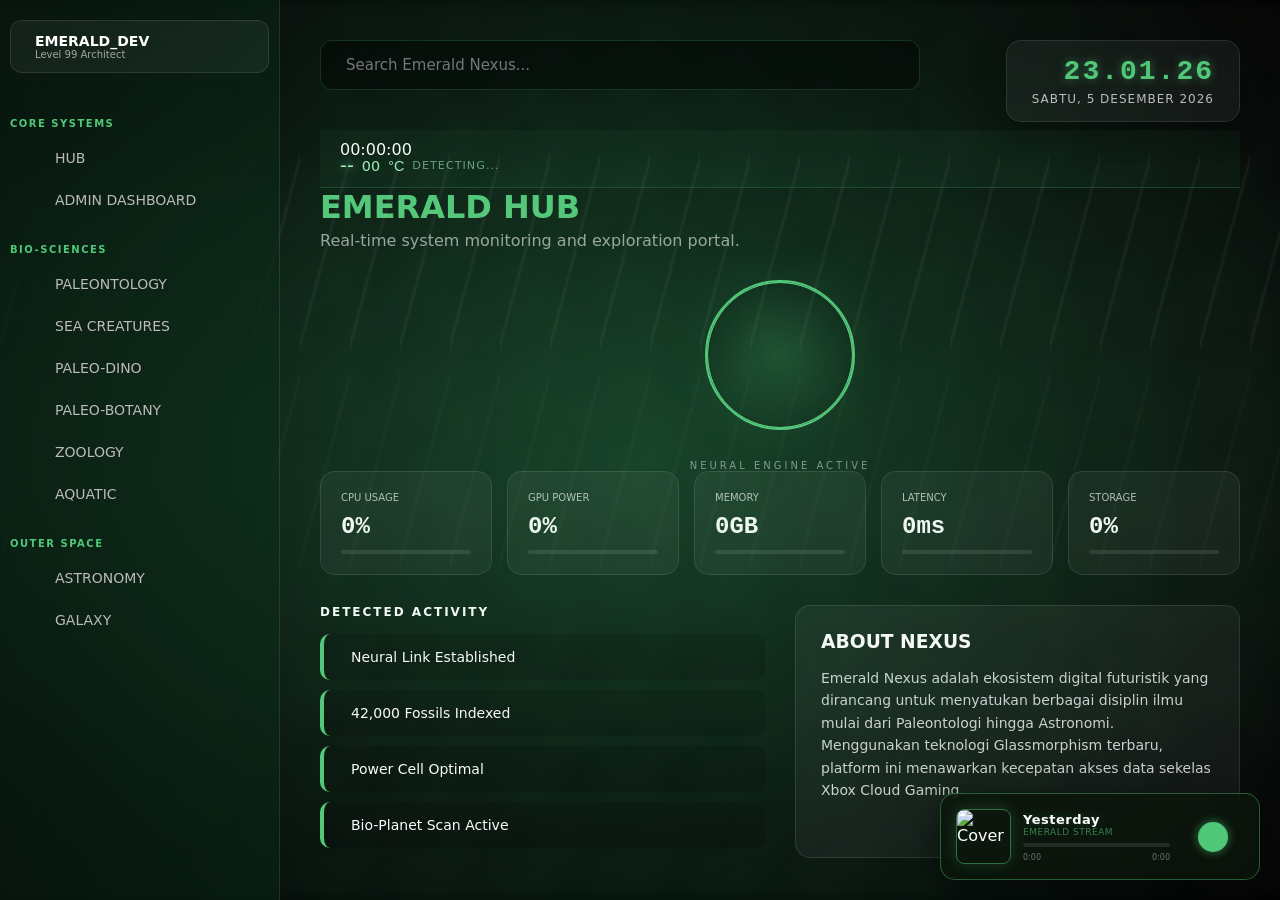
==== commit a780eca0: "Restore index.html content Restored the original content of index.html after it was removed." ====
--- a/index.html
+++ b/index.html
@@ -176,7 +176,7 @@
     <div class="audio-container" style="background: rgba(10, 20, 10, 0.8); backdrop-filter: blur(20px); border: 1px solid rgba(80, 200, 120, 0.4); padding: 15px; border-radius: 15px; width: 320px; display: flex; align-items: center; gap: 12px; box-shadow: 0 10px 40px rgba(0,0,0,0.6);">
         
         <div class="thumb-wrapper" style="width: 55px; height: 55px; flex-shrink: 0; border-radius: 8px; overflow: hidden; border: 1px solid rgba(80, 200, 120, 0.5); box-shadow: 0 0 15px rgba(80, 200, 120, 0.2);">
-            <img id="musicThumb" src="assets/img/default.jpg" alt="Cover" style="width: 100%; height: 100%; object-fit: cover; transition: transform 0.3s ease;">
+            <img id="musicThumb" src="default.jpg" alt="Cover" style="width: 100%; height: 100%; object-fit: cover; transition: transform 0.3s ease;">
         </div>
 
         <div class="track-details" style="flex: 1; min-width: 0;">
